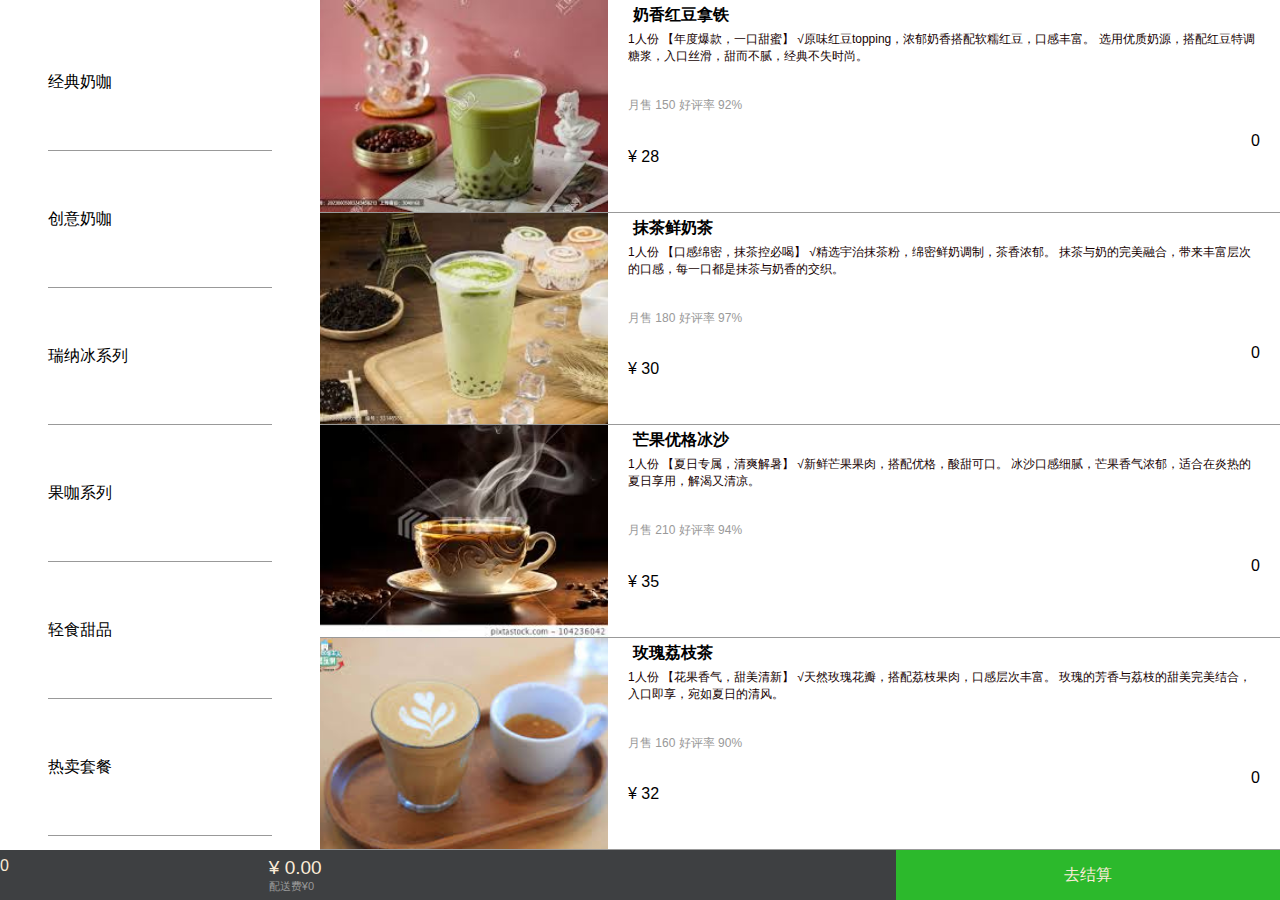
==== index.html @ c3266f3f "Initial commit" ====
<!DOCTYPE html>
<html lang="en">
<head>
    <meta charset="UTF-8">
    <meta name="viewport" content="width=device-width, initial-scale=1.0">
    <title>Document</title>
    <link rel="stylesheet" href="./css/iconfont.css">
    <link rel="stylesheet" href="./css/index1.css">
</head>
<body>
    <div class="upper">
    <div class="menu">
        <div class="menu-item"><span>经典奶咖</span></div>
        <div class="menu-item"><span>创意奶咖</span></div>
        <div class="menu-item"><span>瑞纳冰系列</span></div>
        <div class="menu-item"><span>果咖系列</span></div>
        <div class="menu-item"><span>轻食甜品</span></div>
        <div class="menu-item"><span>热卖套餐</span></div>
    </div>
    <div class="goods-list">
        
    </div>
    </div>
    
    <div class="footer">
        <div class="footer-car-container">
            <div class="footer-car">
                <!-- <i class="iconfont icon-gouwuchefill"></i> -->
                <span class="footer-car-badge">0</span>
            </div>

            <div class="footer-price">
                <div class="footer-car-price">
                    <span class="footer-car-unit">¥</span>
                    <span class="footer-car-total">0.00</span>
                </div>
                <div class="footer-car-tip">配送费¥0</div>
            </div>
        </div>

        
        <div class="footer-pay">
            <a href="#">去结算</a>
            <span>还差¥0元起送</span>
        </div>
    </div>
    
<script src="./js/data.js"></script>
<script src="./js/index.js"></script>
</body>
</html>
---- css/index1.css ----
body{
    margin:0;
    padding:0;
    font-family: Arial, Helvetica, sans-serif;
}

.upper{
    display: flex;
    width: 100%;
    height: calc(100vh - 50px);
}

.menu{
    display: flex;
    flex-direction: column;
    width: 25%;
    align-items: center;
    justify-content: center;
}

.menu-item{
    display: flex;
    height: 16%;
    width: 70%;
    align-items: center;
     border-bottom: 1px solid #999;
} 


.goods-list{
    display: flex;
    flex-direction: column;
    width: 75%;
    overflow-y: auto;
}

.goods-item{
    display: flex;
    height: 25%;
    border-bottom: 1px solid #999;
}

.goods-item img{
    width: 30%;
    object-fit: cover;
}

.goods-item .rightbox{
    width: 70%;

}

.goods-info{
    height: 60%;
    padding: 0 20px;
}
.goods-title{
    font-size: 16px;
    margin: 5px;

}

.goods-desc {
    font-size: 12px;
    color: #160101;
    margin: 2px 0;
    height: 50%;
    overflow: hidden;
}

.goods-sell {
    margin-top: 3px;
    font-size: 12px;
    color: #999;
}

.goods-confirm{
    display: flex;
    height: 20%;
    justify-content: space-between;
    padding: 0 20px;
}

.footer{
    display: flex;
    height: 50px;
    background-color: #3e4042;
    justify-content: space-between;
    align-items: center;
    color: antiquewhite;
}

.footer-car-container{
    display: flex;
    width:70%;
}

.footer-car-container .footer-car{
    width: 30%;
}

.footer-car-price{
    font-size: 19px;
}

.footer-car-container .footer-price .footer-car-tip{
    font-size: 11px;
    color: #999;
}

.footer-pay{
    display: flex;
    width:30%;
    height: 100%;
    justify-content: center;
    align-items: center;
    background-color: rgb(44, 185, 44);
}

.footer-pay a{
    text-decoration: none;
    color: antiquewhite;
    font-size: 16px;
}

.footer-pay span{
    display: none;
}
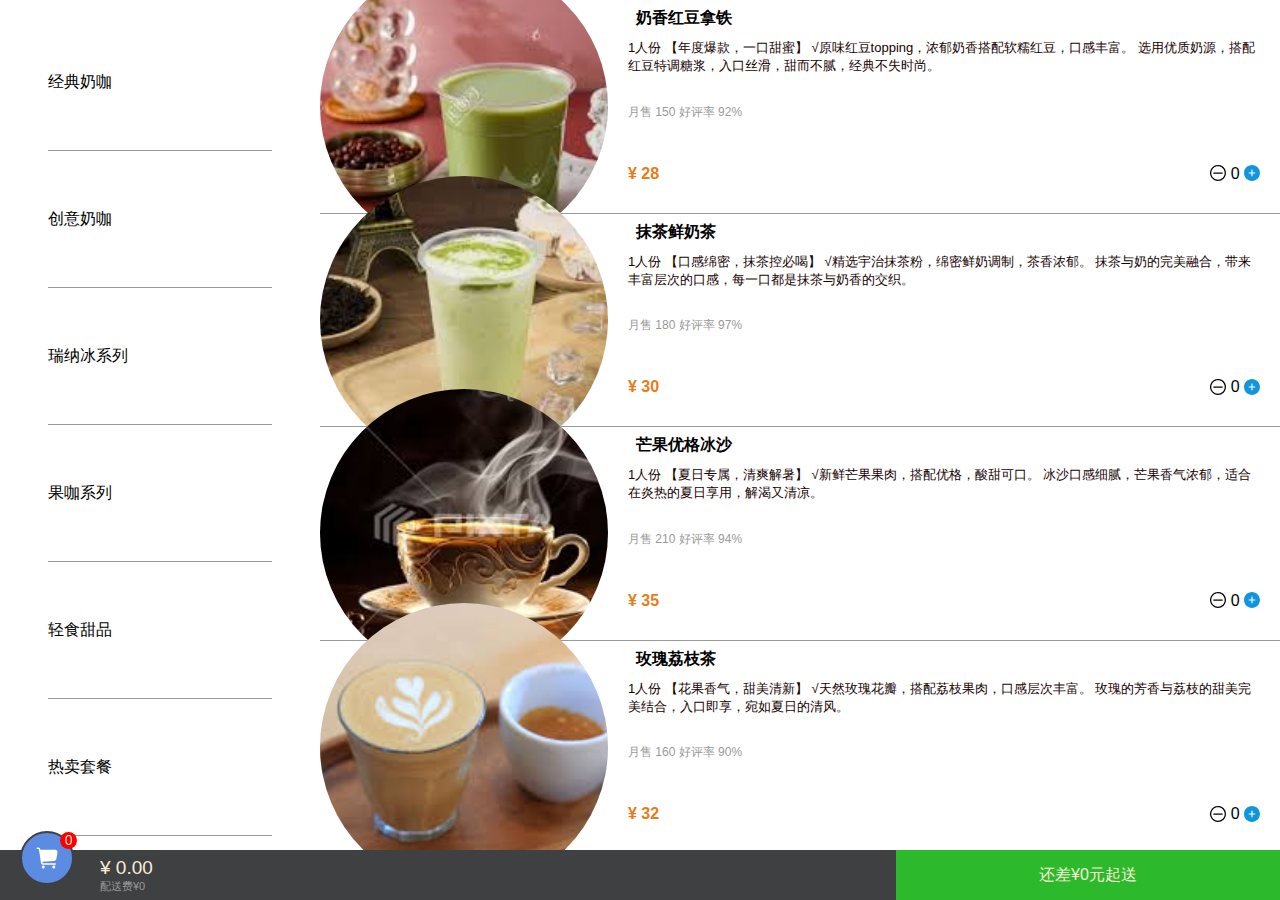
==== commit 8cf22df6: "css style" ====
--- a/index.html
+++ b/index.html
@@ -4,7 +4,7 @@
     <meta charset="UTF-8">
     <meta name="viewport" content="width=device-width, initial-scale=1.0">
     <title>Document</title>
-    <link rel="stylesheet" href="./css/iconfont.css">
+    <!-- <link rel="stylesheet" href="./css/iconfontcss/iconfont.css"> -->
     <link rel="stylesheet" href="./css/index1.css">
 </head>
 <body>
@@ -25,9 +25,12 @@
     <div class="footer">
         <div class="footer-car-container">
             <div class="footer-car">
-                <!-- <i class="iconfont icon-gouwuchefill"></i> -->
-                <span class="footer-car-badge">0</span>
+                <svg class="icon" aria-hidden="true">
+                    <use xlink:href="#icon-gouwuchefill"></use>
+                  </svg>
+                  <span class="footer-car-badge">0</span>
             </div>
+            
 
             <div class="footer-price">
                 <div class="footer-car-price">
@@ -40,11 +43,11 @@
 
         
         <div class="footer-pay">
-            <a href="#">去结算</a>
-            <span>还差¥0元起送</span>
+            <a href="#" class="inactive">去结算</a>
+            <span class="active">还差¥0元起送</span>
         </div>
     </div>
-    
+<script src="./css/iconfontcss/iconfont.js"></script>
 <script src="./js/data.js"></script>
 <script src="./js/index.js"></script>
 </body>
--- a/css/iconfontcss/iconfont.css
+++ b/css/iconfontcss/iconfont.css
@@ -0,0 +1,27 @@
+@font-face {
+  font-family: "iconfont"; /* Project id 4667699 */
+  src: url('iconfont.woff2?t=1724975392509') format('woff2'),
+       url('iconfont.woff?t=1724975392509') format('woff'),
+       url('iconfont.ttf?t=1724975392509') format('truetype');
+}
+
+.iconfont {
+  font-family: "iconfont" !important;
+  font-size: 16px;
+  font-style: normal;
+  -webkit-font-smoothing: antialiased;
+  -moz-osx-font-smoothing: grayscale;
+}
+
+.icon-gouwuchefill:before {
+  content: "\e73c";
+}
+
+.icon-jianhao:before {
+  content: "\e656";
+}
+
+.icon-jiahao:before {
+  content: "\e638";
+}
+
--- a/css/index1.css
+++ b/css/index1.css
@@ -3,6 +3,14 @@
     padding:0;
     font-family: Arial, Helvetica, sans-serif;
 }
+
+.icon {
+    width: 1em;
+    height: 1em;
+    vertical-align: -0.15em;
+    fill: currentColor;
+    overflow: hidden;
+  }
 
 .upper{
     display: flex;
@@ -40,32 +48,50 @@
     border-bottom: 1px solid #999;
 }
 
+.leftbox{
+    width: 30%;
+    display: flex;
+    justify-content: space-between;
+    align-items: center;
+}
+
 .goods-item img{
-    width: 30%;
+    width: 100%;
+    aspect-ratio: 1 / 1;
+    border-radius: 50%;
     object-fit: cover;
 }
 
 .goods-item .rightbox{
+    flex-direction: column;
     width: 70%;
 
 }
 
 .goods-info{
-    height: 60%;
+    display: flex;
+    flex-direction: column;
     padding: 0 20px;
+    height: 70%;
 }
 .goods-title{
+    font-weight: bold;
     font-size: 16px;
-    margin: 5px;
+    margin: 8px;
 
 }
 
 .goods-desc {
-    font-size: 12px;
+    font-size: 13px;
     color: #160101;
     margin: 2px 0;
-    height: 50%;
+    height: 40%;
     overflow: hidden;
+}
+
+.goods-price{
+    color: rgb(231, 124, 24);
+    font-weight: bold;
 }
 
 .goods-sell {
@@ -76,11 +102,12 @@
 
 .goods-confirm{
     display: flex;
-    height: 20%;
+    height: 30%;
     justify-content: space-between;
     padding: 0 20px;
 }
 
+/* footer */
 .footer{
     display: flex;
     height: 50px;
@@ -96,11 +123,42 @@
 }
 
 .footer-car-container .footer-car{
-    width: 30%;
+    position: fixed;
+    bottom: 15px;
+    left: 20px;
+    background-color: rgb(92, 139, 226);
+    display: flex; /* 让内容在圆内水平和垂直居中 */
+    justify-content: center;
+    align-items: center;
+    border-radius: 50%;
+    height: 50px;
+    width: 50px;
+    border: 2px solid #3e4042;
+}
+.footer-car svg{
+    width: 1.5em;
+    height: 1.5em;
+}
+
+.footer-car-badge{
+    position: absolute;
+    right:-5px;
+    top: -1px;
+    height: 1.2em;
+    width: 1.2em;
+    border-radius: 50%;
+    background-color: red;
+    display: flex; /* 让内容在圆内水平和垂直居中 */
+    justify-content: center;
+    align-items: center;
+    font-size: 14px;
 }
 
 .footer-car-price{
     font-size: 19px;
+}
+.footer-price{
+    padding-left: 100px;
 }
 
 .footer-car-container .footer-price .footer-car-tip{
@@ -123,6 +181,14 @@
     font-size: 16px;
 }
 
-.footer-pay span{
+/* effect */
+.active{
+    display: block;
+}
+.inactive{
     display: none;
 }
+
+svg:hover{
+    cursor: pointer;
+}
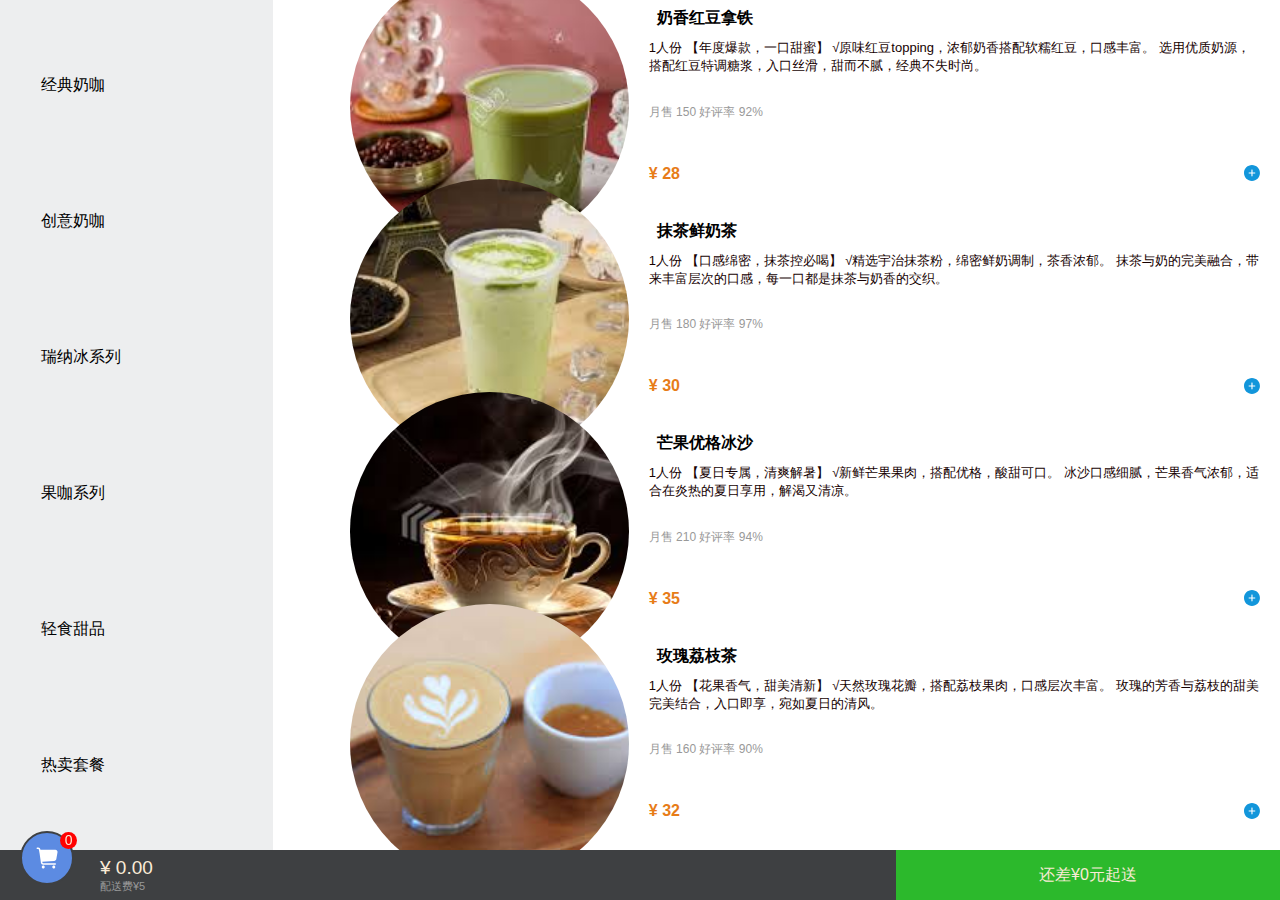
==== commit 8f56d866: "js function" ====
--- a/index.html
+++ b/index.html
@@ -44,7 +44,7 @@
         
         <div class="footer-pay">
             <a href="#" class="inactive">去结算</a>
-            <span class="active">还差¥0元起送</span>
+            <span>还差¥0元起送</span>
         </div>
     </div>
 <script src="./css/iconfontcss/iconfont.js"></script>
--- a/css/index1.css
+++ b/css/index1.css
@@ -21,9 +21,11 @@
 .menu{
     display: flex;
     flex-direction: column;
-    width: 25%;
-    align-items: center;
-    justify-content: center;
+    width: 22%;
+    align-items: center;
+    justify-content: center;
+    background-color: #e8eaebc9;
+    margin-right: 6%;
 }
 
 .menu-item{
@@ -31,7 +33,7 @@
     height: 16%;
     width: 70%;
     align-items: center;
-     border-bottom: 1px solid #999;
+     /* border-bottom: 1px solid #999; */
 } 
 
 
@@ -45,7 +47,7 @@
 .goods-item{
     display: flex;
     height: 25%;
-    border-bottom: 1px solid #999;
+    /* border-bottom: 1px solid #999; */
 }
 
 .leftbox{
@@ -182,13 +184,33 @@
 }
 
 /* effect */
-.active{
-    display: block;
-}
 .inactive{
-    display: none;
+    display: none !important;
 }
 
 svg:hover{
     cursor: pointer;
 }
+
+@keyframes footer-car-animate {
+    0% {
+      transform: scale(1);   /* 初始大小 */
+    }
+    25% {
+      transform: scale(0.8); /* 缩小到 80% */
+    }
+    50% {
+      transform: scale(1.1); /* 放大到 110% */
+    }
+    75% {
+      transform: scale(0.9); /* 缩小到 90% */
+    }
+    100% {
+      transform: scale(1);   /* 回到初始大小 */
+    }
+  }
+
+  .animate {
+    animation: footer-car-animate 1s; /* 动画名称、时长、无限循环 */
+  }
+  